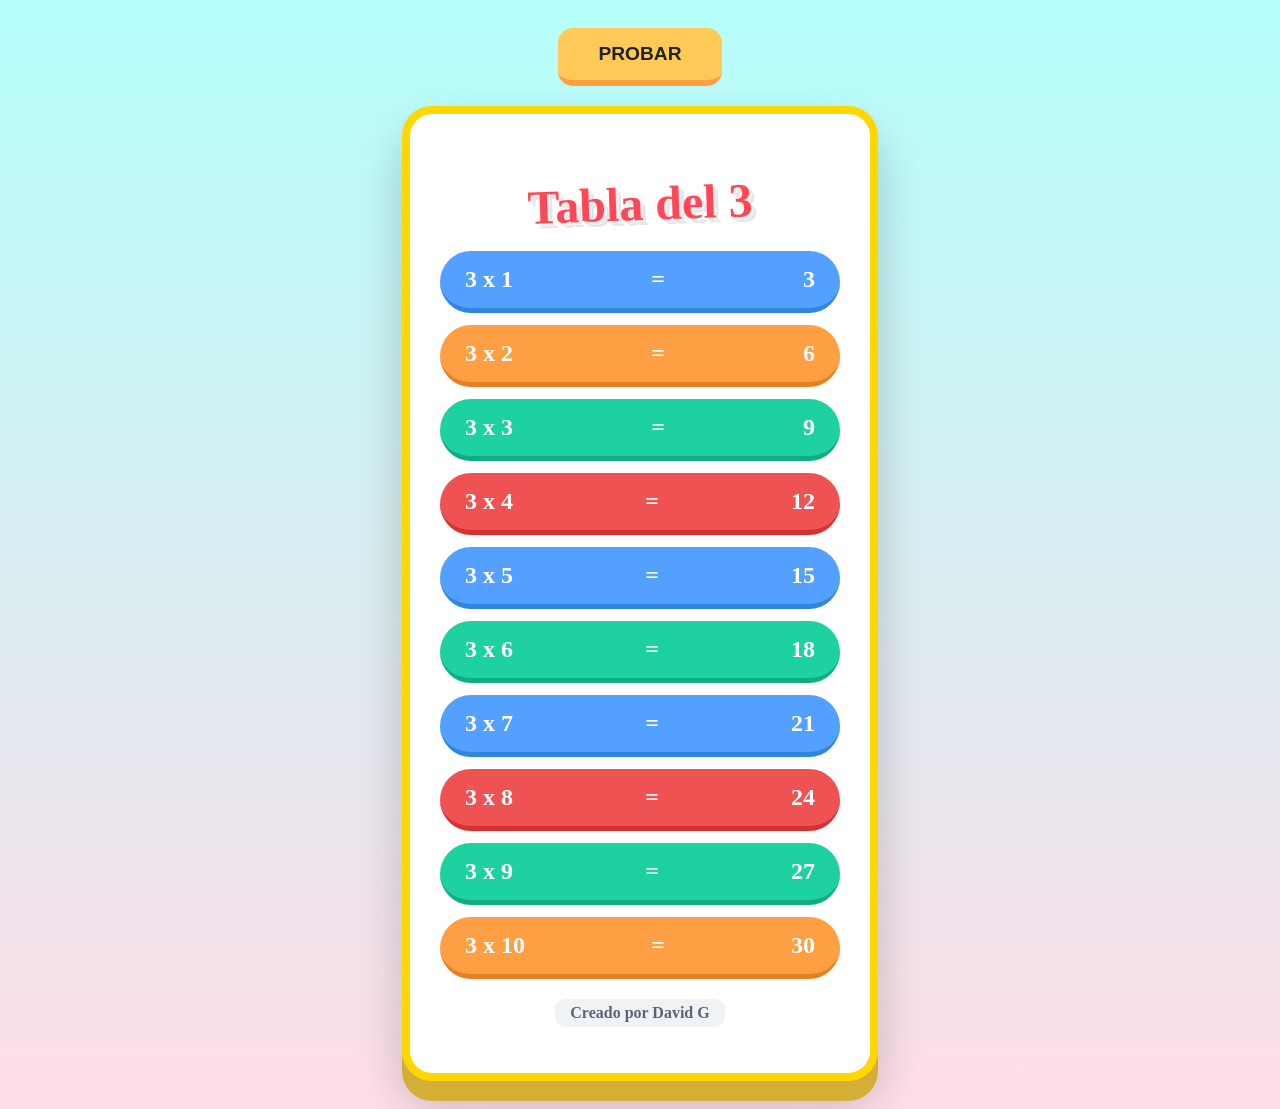
==== multiplicar.html @ becf9f48 "estilos a la tabla" ====
<!DOCTYPE html>
<html lang="es">
<head>
    <meta charset="UTF-8">
    <meta name="viewport" content="width=device-width, initial-scale=1.0">
    <title>Tabla del 3 - Programación</title>
    <link rel="stylesheet" href="multiplicar.css">
</head>
<body>
 
    <header class="header">
        <button  class="btn-probar" onclick="generarTablas()">PROBAR</button>
    </header>
 
    <main class="container">
        <h1>Tabla del 3</h1>
 
 
       
        <div class="tabla-container" id="contenedorTabla">
            <div class="fila"><span>3 x 1</span> <span>=</span> <span>3</span></div>
            <div class="fila"><span>3 x 2</span> <span>=</span> <span>6</span></div>
            <div class="fila"><span>3 x 3</span> <span>=</span> <span>9</span></div>
            <div class="fila"><span>3 x 4</span> <span>=</span> <span>12</span></div>
            <div class="fila"><span>3 x 5</span> <span>=</span> <span>15</span></div>
            <div class="fila"><span>3 x 6</span> <span>=</span> <span>18</span></div>
            <div class="fila"><span>3 x 7</span> <span>=</span> <span>21</span></div>
            <div class="fila"><span>3 x 8</span> <span>=</span> <span>24</span></div>
            <div class="fila"><span>3 x 9</span> <span>=</span> <span>27</span></div>
            <div class="fila"><span>3 x 10</span> <span>=</span> <span>30</span></div>
        </div>
         <h3>Creado por David G</h3>
    </main>
 <script src="multiplicar.js"></script>
</body>
</html>
---- multiplicar.css ----
body {
    background-color: #FFDEE9;
    background-image: linear-gradient(0deg, #FFDEE9 0%, #B5FFFC 100%);
    min-height: 100vh;
    display: flex;
    flex-direction: column;
    align-items: center;
    justify-content: center;
    font-family: 'Comic Sans MS', 'Chalkboard SE', cursive; /* Fuente infantil */
    padding: 20px;
}

/* 2. El contenedor como una pizarra mágica */
.container {
    background: white;
    border: 8px solid #FFD700; /* Marco dorado */
    border-radius: 30px;
    padding: 30px;
    box-shadow: 0 20px 0 #d4af37, 0 25px 50px rgba(0,0,0,0.2);
    width: 100%;
    max-width: 400px;
    text-align: center;
    position: relative;
}

h1 {
    color: #FF4757;
    font-size: 3rem;
    text-shadow: 3px 3px 0px #f1f1f1, 5px 5px 0px rgba(0,0,0,0.1);
    margin-bottom: 20px;
    transform: rotate(-2deg);
}

/* 3. Filas estilo "Burbuja" */
.tabla-container {
    display: flex;
    flex-direction: column;
    gap: 12px;
}

.fila {
    background: #54a0ff;
    color: white;
    padding: 15px 25px;
    border-radius: 50px;
    display: flex;
    justify-content: space-between;
    font-size: 1.5rem;
    font-weight: bold;
    cursor: pointer;
    transition: all 0.3s cubic-bezier(0.175, 0.885, 0.32, 1.275);
    border-bottom: 5px solid #2e86de;
}

/* Colores aleatorios para las filas */
.fila:nth-child(even) { background-color: #ff9f43; border-bottom-color: #e67e22; }
.fila:nth-child(3n) { background-color: #1dd1a1; border-bottom-color: #10ac84; }
.fila:nth-child(4n) { background-color: #ee5253; border-bottom-color: #d63031; }

/* Efecto de salto al pasar el mouse */
.fila:hover {
    transform: scale(1.1) rotate(2deg);
    filter: brightness(1.1);
}

/* 4. Botón PROBAR estilo Videojuego */
.btn-probar {
    background: #feca57;
    color: #222;
    border: none;
    padding: 15px 40px;
    font-size: 1.2rem;
    font-weight: 900;
    border-radius: 15px;
    cursor: pointer;
    border-bottom: 6px solid #ff9f43;
    margin-bottom: 20px;
    transition: all 0.1s;
    text-transform: uppercase;
}

.btn-probar:active {
    transform: translateY(4px);
    border-bottom-width: 2px;
}

/* 5. Créditos */
h3 {
    margin-top: 20px;
    font-size: 1rem;
    color: #576574;
    background: #f1f2f6;
    display: inline-block;
    padding: 5px 15px;
    border-radius: 10px;
}

/* Animación de entrada para la tabla */
@keyframes aparecer {
    from { opacity: 0; transform: translateY(30px); }
    to { opacity: 1; transform: translateY(0); }
}

.tabla-container {
    animation: aparecer 1s ease-out;
}
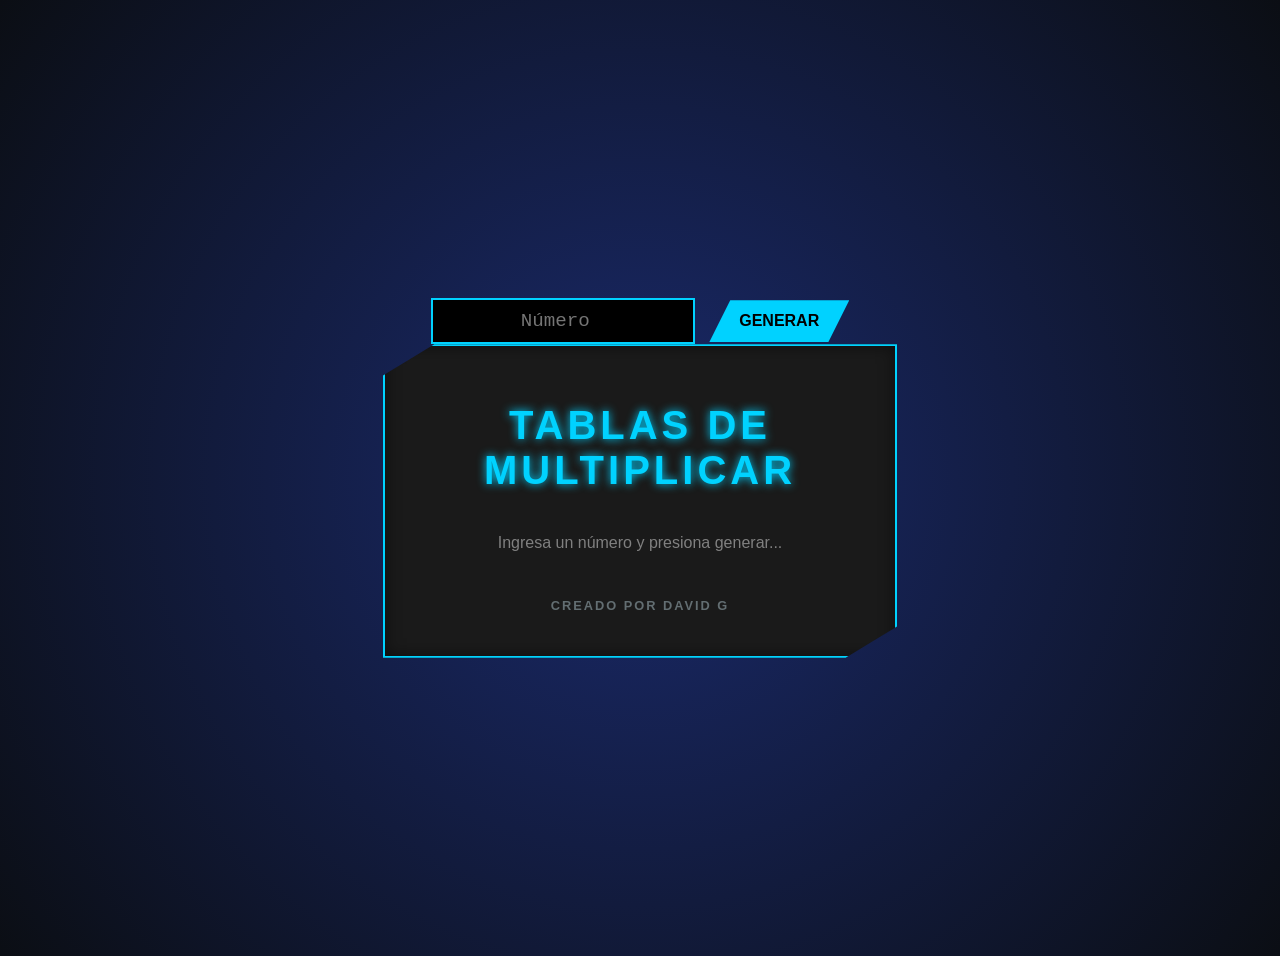
==== commit fdecd049: "tablas modificacion final" ====
--- a/multiplicar.html
+++ b/multiplicar.html
@@ -3,35 +3,33 @@
 <head>
     <meta charset="UTF-8">
     <meta name="viewport" content="width=device-width, initial-scale=1.0">
-    <title>Tabla del 3 - Programación</title>
+    <title>Tablas de Multiplicar - David G</title>
     <link rel="stylesheet" href="multiplicar.css">
 </head>
 <body>
  
     <header class="header">
-        <button  class="btn-probar" onclick="generarTablas()">PROBAR</button>
+        <div class="controles">
+        
+            <input type="number" id="txtTabla" placeholder="Número" class="input-tabla">
+            <button class="btn-probar" onclick="generarTablas()">GENERAR</button>
+        </div>
     </header>
  
     <main class="container">
-        <h1>Tabla del 3</h1>
+    
+        <h1 id="tituloTabla">Tablas de Multiplicar</h1>
  
- 
-       
         <div class="tabla-container" id="contenedorTabla">
-            <div class="fila"><span>3 x 1</span> <span>=</span> <span>3</span></div>
-            <div class="fila"><span>3 x 2</span> <span>=</span> <span>6</span></div>
-            <div class="fila"><span>3 x 3</span> <span>=</span> <span>9</span></div>
-            <div class="fila"><span>3 x 4</span> <span>=</span> <span>12</span></div>
-            <div class="fila"><span>3 x 5</span> <span>=</span> <span>15</span></div>
-            <div class="fila"><span>3 x 6</span> <span>=</span> <span>18</span></div>
-            <div class="fila"><span>3 x 7</span> <span>=</span> <span>21</span></div>
-            <div class="fila"><span>3 x 8</span> <span>=</span> <span>24</span></div>
-            <div class="fila"><span>3 x 9</span> <span>=</span> <span>27</span></div>
-            <div class="fila"><span>3 x 10</span> <span>=</span> <span>30</span></div>
+        
+            <p style="color: gray;">Ingresa un número y presiona generar...</p>
         </div>
-         <h3>Creado por David G</h3>
+
+        <footer class="footer">
+            <h3>Creado por David G</h3>
+        </footer>
     </main>
- <script src="multiplicar.js"></script>
+
+    <script src="multiplicar.js"></script>
 </body>
-</html>
- +</html>
--- a/multiplicar.css
+++ b/multiplicar.css
@@ -1,107 +1,114 @@
-
 body {
-    background-color: #FFDEE9;
-    background-image: linear-gradient(0deg, #FFDEE9 0%, #B5FFFC 100%);
+    background-color: #0b0e14;
+    background-image: 
+        radial-gradient(circle at 50% 50%, #1a2a6c 0%, #0b0e14 100%),
+        linear-gradient(rgba(255, 255, 255, 0.05) 1px, transparent 1px),
+        linear-gradient(90deg, rgba(255, 255, 255, 0.05) 1px, transparent 1px);
+    background-size: 100% 100%, 30px 30px, 30px 30px;
     min-height: 100vh;
     display: flex;
     flex-direction: column;
     align-items: center;
     justify-content: center;
-    font-family: 'Comic Sans MS', 'Chalkboard SE', cursive; /* Fuente infantil */
+    font-family: 'Segoe UI', Roboto, Helvetica, Arial, sans-serif;
     padding: 20px;
+    color: #fff;
 }
 
-/* 2. El contenedor como una pizarra mágica */
+/* 2. Contenedor Metálico (Armadura) */
 .container {
-    background: white;
-    border: 8px solid #FFD700; /* Marco dorado */
-    border-radius: 30px;
+    background: #1a1a1a;
+    border: 2px solid #00d2ff; /* Azul neón Energon */
+    border-radius: 0px; /* Bordes rectos para verse robótico */
     padding: 30px;
-    box-shadow: 0 20px 0 #d4af37, 0 25px 50px rgba(0,0,0,0.2);
+    box-shadow: 0 0 20px rgba(0, 210, 255, 0.3), inset 0 0 15px rgba(0,0,0,0.5);
     width: 100%;
-    max-width: 400px;
+    max-width: 450px;
     text-align: center;
     position: relative;
+    /* Corte diagonal en las esquinas */
+    clip-path: polygon(10% 0, 100% 0, 100% 90%, 90% 100%, 0 100%, 0 10%);
 }
 
 h1 {
-    color: #FF4757;
-    font-size: 3rem;
-    text-shadow: 3px 3px 0px #f1f1f1, 5px 5px 0px rgba(0,0,0,0.1);
-    margin-bottom: 20px;
-    transform: rotate(-2deg);
+    color: #00d2ff;
+    font-size: 2.5rem;
+    text-transform: uppercase;
+    letter-spacing: 4px;
+    text-shadow: 0 0 10px #00d2ff;
+    margin-bottom: 25px;
+    font-weight: 900;
 }
 
-/* 3. Filas estilo "Burbuja" */
+/* 3. Filas estilo "Panel de Energía" */
 .tabla-container {
     display: flex;
     flex-direction: column;
-    gap: 12px;
+    gap: 10px;
 }
 
 .fila {
-    background: #54a0ff;
-    color: white;
-    padding: 15px 25px;
-    border-radius: 50px;
+    background: #2d3436;
+    color: #00d2ff;
+    padding: 12px 20px;
     display: flex;
     justify-content: space-between;
-    font-size: 1.5rem;
+    font-size: 1.3rem;
+    font-weight: bold;
+    border-left: 5px solid #00d2ff;
+    transition: all 0.2s ease-in-out;
+    text-transform: uppercase;
+    clip-path: polygon(0 0, 95% 0, 100% 50%, 95% 100%, 0 100%);
+}
+
+/* Colores de facción (Decepticon vs Autobot) */
+.fila:nth-child(even) { 
+    border-left-color: #ff0000; /* Rojo Optimus */
+    color: #ff0000;
+}
+
+.fila:hover {
+    background: #3d4446;
+    transform: translateX(10px);
+    box-shadow: -5px 0 15px rgba(0, 210, 255, 0.5);
+}
+
+/* 4. Inputs Tecnológicos */
+.input-tabla {
+    background: #000;
+    border: 2px solid #00d2ff;
+    color: #00d2ff;
+    padding: 10px;
+    font-family: monospace;
+    font-size: 1.2rem;
+    margin-right: 10px;
+    outline: none;
+    text-align: center;
+}
+
+/* 5. Botón TRANSFORM */
+.btn-probar {
+    background: #00d2ff;
+    color: #000;
+    border: none;
+    padding: 12px 30px;
+    font-size: 1rem;
     font-weight: bold;
     cursor: pointer;
-    transition: all 0.3s cubic-bezier(0.175, 0.885, 0.32, 1.275);
-    border-bottom: 5px solid #2e86de;
+    clip-path: polygon(15% 0, 100% 0, 85% 100%, 0 100%);
+    transition: all 0.3s;
 }
 
-/* Colores aleatorios para las filas */
-.fila:nth-child(even) { background-color: #ff9f43; border-bottom-color: #e67e22; }
-.fila:nth-child(3n) { background-color: #1dd1a1; border-bottom-color: #10ac84; }
-.fila:nth-child(4n) { background-color: #ee5253; border-bottom-color: #d63031; }
-
-/* Efecto de salto al pasar el mouse */
-.fila:hover {
-    transform: scale(1.1) rotate(2deg);
-    filter: brightness(1.1);
+.btn-probar:hover {
+    background: #fff;
+    box-shadow: 0 0 20px #00d2ff;
 }
 
-/* 4. Botón PROBAR estilo Videojuego */
-.btn-probar {
-    background: #feca57;
-    color: #222;
-    border: none;
-    padding: 15px 40px;
-    font-size: 1.2rem;
-    font-weight: 900;
-    border-radius: 15px;
-    cursor: pointer;
-    border-bottom: 6px solid #ff9f43;
-    margin-bottom: 20px;
-    transition: all 0.1s;
+/* Créditos finales */
+h3 {
+    margin-top: 30px;
+    font-size: 0.8rem;
+    color: #636e72;
     text-transform: uppercase;
+    letter-spacing: 2px;
 }
-
-.btn-probar:active {
-    transform: translateY(4px);
-    border-bottom-width: 2px;
-}
-
-/* 5. Créditos */
-h3 {
-    margin-top: 20px;
-    font-size: 1rem;
-    color: #576574;
-    background: #f1f2f6;
-    display: inline-block;
-    padding: 5px 15px;
-    border-radius: 10px;
-}
-
-/* Animación de entrada para la tabla */
-@keyframes aparecer {
-    from { opacity: 0; transform: translateY(30px); }
-    to { opacity: 1; transform: translateY(0); }
-}
-
-.tabla-container {
-    animation: aparecer 1s ease-out;
-}
